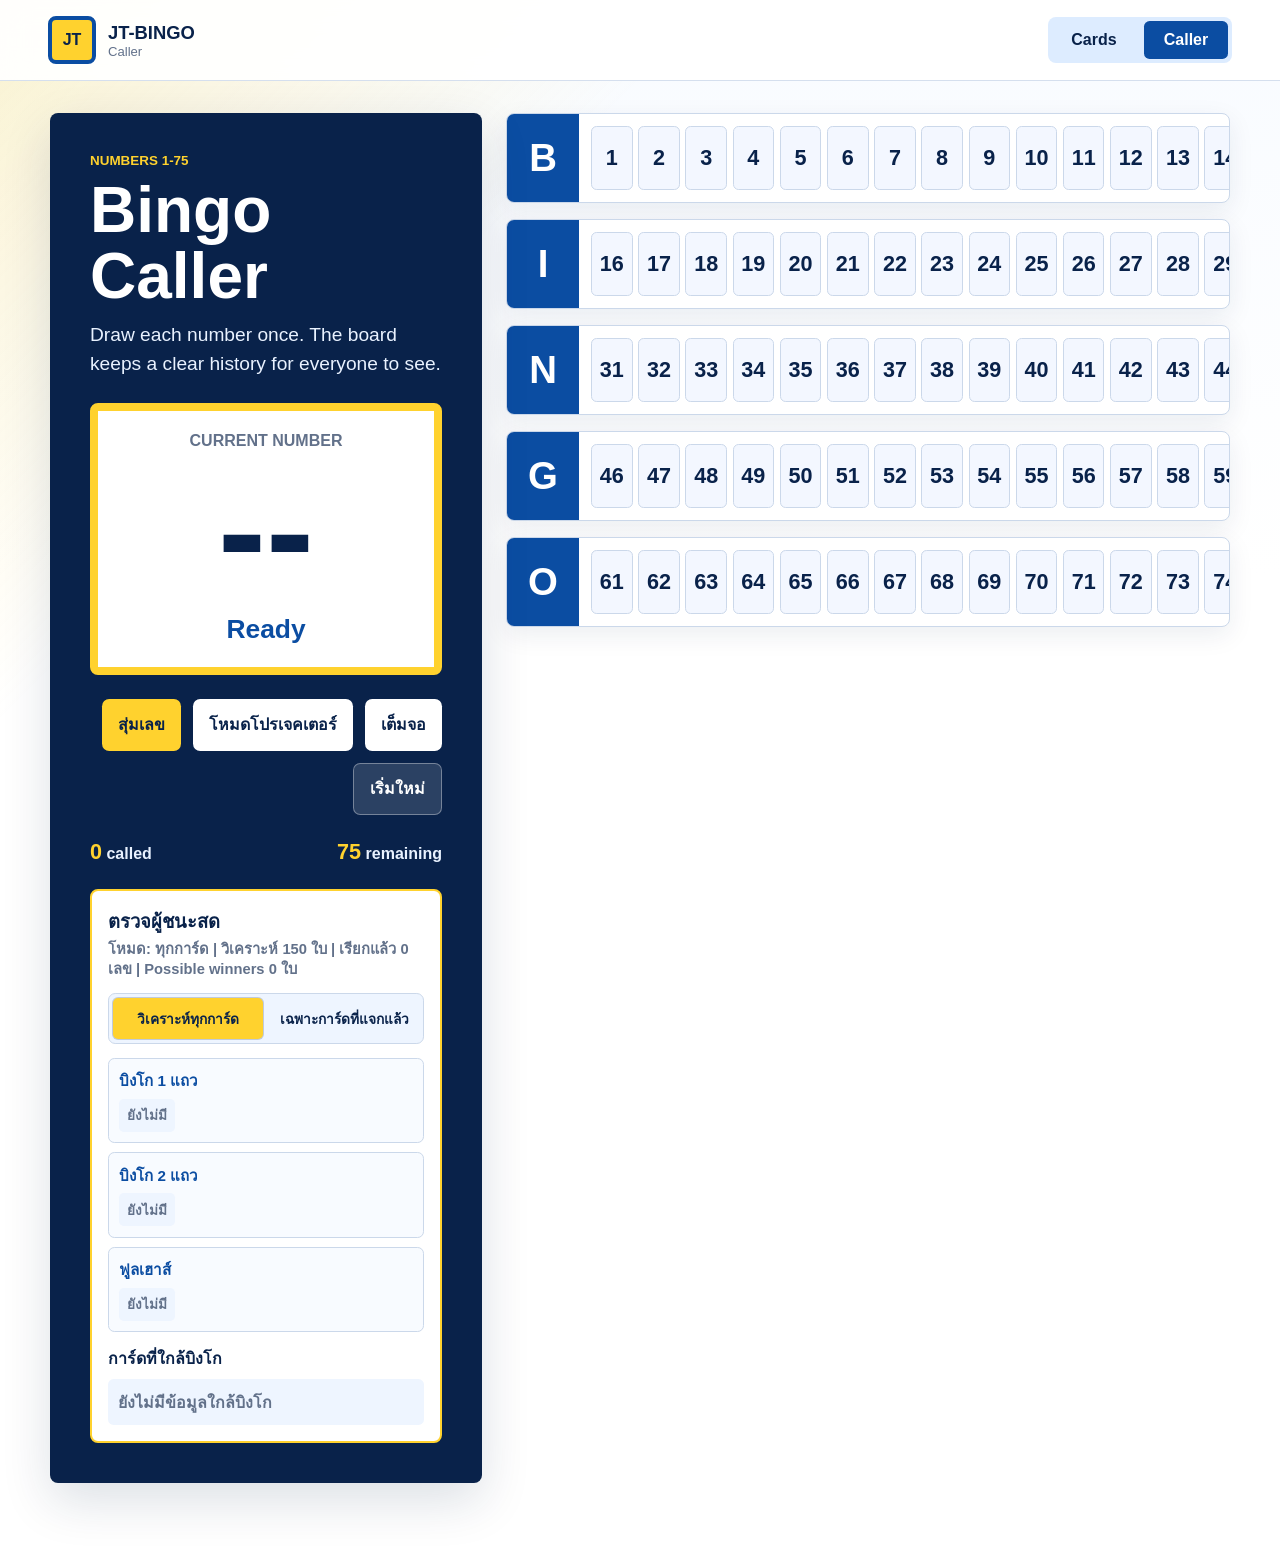
==== caller.html @ 698c9f07 "Add files via upload" ====
<!DOCTYPE html>
<html lang="en">
<head>
  <meta charset="UTF-8">
  <meta name="viewport" content="width=device-width, initial-scale=1.0">
  <meta name="theme-color" content="#0b4da2">
  <title>JT-BINGO Caller</title>
  <link rel="manifest" href="manifest.webmanifest">
  <link rel="icon" href="icon.svg" type="image/svg+xml">
  <link rel="stylesheet" href="styles.css?v=6">
</head>
<body>
  <header class="app-header no-print">
    <a class="brand" href="index.html" aria-label="JT-BINGO home">
      <span class="brand-mark">JT</span>
      <span>
        <strong>JT-BINGO</strong>
        <small>Caller</small>
      </span>
    </a>
    <nav class="top-nav" aria-label="Main pages">
      <a href="index.html">Cards</a>
      <a href="caller.html" aria-current="page">Caller</a>
    </nav>
  </header>

  <main class="caller-shell">
    <section class="caller-stage">
      <div class="caller-info">
        <p class="eyebrow">Numbers 1-75</p>
        <h1>Bingo Caller</h1>
        <p class="intro">Draw each number once. The board keeps a clear history for everyone to see.</p>
      </div>

      <div class="current-call" aria-live="polite">
        <span class="current-label">Current number</span>
        <strong id="currentNumber">--</strong>
        <span id="currentLetter">Ready</span>
      </div>

      <div class="caller-controls">
        <button class="primary-button" id="drawNumberBtn" type="button">สุ่มเลข</button>
        <button class="secondary-button" id="projectorModeBtn" type="button" aria-pressed="false">โหมดโปรเจคเตอร์</button>
        <button class="secondary-button" id="fullscreenBtn" type="button">เต็มจอ</button>
        <button class="ghost-button" id="resetCallerBtn" type="button">เริ่มใหม่</button>
      </div>

      <div class="draw-stats" aria-label="Draw status">
        <span><strong id="drawnCount">0</strong> called</span>
        <span><strong id="remainingCount">75</strong> remaining</span>
      </div>

      <div class="live-winner-panel" aria-live="polite">
        <div>
          <h2>ตรวจผู้ชนะสด</h2>
          <p id="liveWinnerSummary">ติดตามเฉพาะการ์ดที่แจกแล้ว</p>
        </div>
        <div class="analysis-mode-toggle" role="group" aria-label="โหมดวิเคราะห์ผู้ชนะ">
          <button class="analysis-mode-button active" id="analyzeAllCardsBtn" type="button" data-mode="all" aria-pressed="true">วิเคราะห์ทุกการ์ด</button>
          <button class="analysis-mode-button" id="analyzeDistributedCardsBtn" type="button" data-mode="distributed" aria-pressed="false">เฉพาะการ์ดที่แจกแล้ว</button>
        </div>
        <div class="live-winner-groups" id="liveWinnerGroups"></div>
        <div class="close-winner-panel">
          <h3>การ์ดที่ใกล้บิงโก</h3>
          <div class="close-winner-list" id="closeWinnerList"></div>
        </div>
      </div>
    </section>

    <section class="caller-board" aria-label="Called numbers">
      <div class="letter-row" data-letter="B">
        <h2>B</h2>
        <div class="number-strip" id="stripB"></div>
      </div>
      <div class="letter-row" data-letter="I">
        <h2>I</h2>
        <div class="number-strip" id="stripI"></div>
      </div>
      <div class="letter-row" data-letter="N">
        <h2>N</h2>
        <div class="number-strip" id="stripN"></div>
      </div>
      <div class="letter-row" data-letter="G">
        <h2>G</h2>
        <div class="number-strip" id="stripG"></div>
      </div>
      <div class="letter-row" data-letter="O">
        <h2>O</h2>
        <div class="number-strip" id="stripO"></div>
      </div>
    </section>
  </main>

  <script src="script.js?v=6"></script>
</body>
</html>
---- styles.css ----
:root {
  --blue-950: #09224a;
  --blue-800: #0b4da2;
  --blue-650: #1477d4;
  --blue-100: #ddecff;
  --yellow-500: #ffd22e;
  --yellow-200: #fff1a8;
  --white: #ffffff;
  --ink: #132033;
  --muted: #62718a;
  --line: #cbd8ea;
  --shadow: 0 18px 50px rgba(9, 34, 74, 0.14);
}

* {
  box-sizing: border-box;
}

html {
  min-height: 100%;
  background: var(--white);
}

body {
  min-height: 100%;
  margin: 0;
  color: var(--ink);
  font-family: Arial, Helvetica, sans-serif;
  background:
    linear-gradient(135deg, rgba(255, 210, 46, 0.22), transparent 32rem),
    linear-gradient(180deg, #f8fbff, #ffffff 36rem);
}

a {
  color: inherit;
  text-decoration: none;
}

button,
select {
  font: inherit;
}

button {
  border: 0;
  cursor: pointer;
}

.app-header {
  position: sticky;
  top: 0;
  z-index: 10;
  display: flex;
  align-items: center;
  justify-content: space-between;
  gap: 1rem;
  padding: 1rem clamp(1rem, 4vw, 3rem);
  background: rgba(255, 255, 255, 0.92);
  border-bottom: 1px solid rgba(203, 216, 234, 0.8);
  backdrop-filter: blur(14px);
}

.brand {
  display: inline-flex;
  align-items: center;
  gap: 0.75rem;
}

.brand-mark {
  display: grid;
  width: 3rem;
  height: 3rem;
  place-items: center;
  color: var(--blue-950);
  font-weight: 900;
  background: var(--yellow-500);
  border: 0.25rem solid var(--blue-800);
  border-radius: 0.5rem;
}

.brand strong,
.brand small {
  display: block;
}

.brand strong {
  color: var(--blue-950);
  font-size: 1.15rem;
}

.brand small {
  color: var(--muted);
  font-size: 0.82rem;
}

.top-nav {
  display: flex;
  gap: 0.5rem;
  padding: 0.25rem;
  background: var(--blue-100);
  border-radius: 0.5rem;
}

.top-nav a {
  min-width: 5.25rem;
  padding: 0.65rem 0.95rem;
  color: var(--blue-950);
  font-weight: 800;
  text-align: center;
  border-radius: 0.35rem;
}

.top-nav a[aria-current="page"] {
  background: var(--blue-800);
  color: var(--white);
}

.shell,
.caller-shell {
  width: min(1180px, calc(100% - 2rem));
  margin: 0 auto;
  padding: 2rem 0 4rem;
}

.hero-panel,
.caller-stage {
  display: grid;
  grid-template-columns: 1fr auto;
  align-items: center;
  gap: 1.5rem;
  padding: clamp(1.25rem, 4vw, 2.5rem);
  background: var(--blue-950);
  color: var(--white);
  border-radius: 0.5rem;
  box-shadow: var(--shadow);
}

.eyebrow {
  margin: 0 0 0.65rem;
  color: var(--yellow-500);
  font-size: 0.84rem;
  font-weight: 900;
  letter-spacing: 0;
  text-transform: uppercase;
}

h1,
h2,
p {
  margin-top: 0;
}

h1 {
  max-width: 13ch;
  margin-bottom: 0.75rem;
  font-size: clamp(2.1rem, 5vw, 4.4rem);
  line-height: 1.02;
  letter-spacing: 0;
}

.intro {
  max-width: 54rem;
  margin-bottom: 0;
  color: #e9f2ff;
  font-size: clamp(1rem, 2vw, 1.2rem);
  line-height: 1.5;
}

.hero-actions,
.caller-controls {
  display: flex;
  flex-wrap: wrap;
  gap: 0.75rem;
  justify-content: flex-end;
}

.primary-button,
.secondary-button,
.ghost-button {
  min-height: 3.25rem;
  padding: 0.8rem 1rem;
  font-weight: 900;
  border-radius: 0.45rem;
}

.primary-button {
  background: var(--yellow-500);
  color: var(--blue-950);
}

.secondary-button {
  background: var(--white);
  color: var(--blue-950);
}

.ghost-button {
  color: var(--white);
  background: rgba(255, 255, 255, 0.14);
  border: 1px solid rgba(255, 255, 255, 0.35);
}

.ghost-light-button {
  min-height: 3.25rem;
  padding: 0.8rem 1rem;
  color: var(--blue-950);
  font-weight: 900;
  background: #eef5ff;
  border: 1px solid var(--line);
  border-radius: 0.45rem;
}

.toolbar {
  display: grid;
  grid-template-columns: repeat(3, minmax(0, 1fr));
  gap: 1rem;
  margin: 1.5rem 0;
}

.status-block,
.search-box {
  min-height: 5.75rem;
  padding: 1rem;
  background: var(--white);
  border: 1px solid var(--line);
  border-radius: 0.5rem;
  box-shadow: 0 8px 26px rgba(9, 34, 74, 0.08);
}

.status-block {
  display: flex;
  flex-direction: column;
  justify-content: center;
  gap: 0.2rem;
  color: var(--muted);
  font-weight: 700;
}

.status-number {
  color: var(--blue-800);
  font-size: 2rem;
  font-weight: 900;
  line-height: 1;
}

.search-box {
  display: grid;
  gap: 0.45rem;
  color: var(--muted);
  font-weight: 800;
}

.search-box select {
  width: 100%;
  min-height: 2.6rem;
  padding: 0 0.75rem;
  color: var(--blue-950);
  font-weight: 900;
  background: #f8fbff;
  border: 1px solid var(--line);
  border-radius: 0.35rem;
}

.preview-section {
  display: grid;
  grid-template-columns: 16rem minmax(0, 1fr);
  gap: 1.5rem;
  align-items: start;
  margin-bottom: 2rem;
}

.section-heading h2 {
  margin-bottom: 0.3rem;
  color: var(--blue-950);
  font-size: 1.5rem;
}

.section-heading p {
  color: var(--muted);
  line-height: 1.45;
}

.preview-card {
  width: min(100%, 38rem);
}

.tracker-section {
  display: grid;
  grid-template-columns: 16rem minmax(0, 1fr);
  gap: 1.5rem;
  align-items: start;
  margin: 0 0 2rem;
}

.winner-history-section {
  display: grid;
  grid-template-columns: 16rem minmax(0, 1fr);
  gap: 1.5rem;
  align-items: start;
  margin: 0 0 2rem;
}

.winner-history-panel {
  display: grid;
  gap: 1rem;
  padding: 1rem;
  background: var(--white);
  border: 1px solid var(--line);
  border-radius: 0.5rem;
  box-shadow: 0 8px 26px rgba(9, 34, 74, 0.08);
}

.winner-history-list {
  display: grid;
  gap: 0.75rem;
}

.winner-history-item,
.winner-history-empty {
  display: grid;
  gap: 0.25rem;
  padding: 0.85rem;
  color: var(--blue-950);
  background: #f8fbff;
  border: 1px solid var(--line);
  border-left: 0.45rem solid var(--yellow-500);
  border-radius: 0.4rem;
}

.winner-history-item strong {
  font-size: 1.05rem;
}

.winner-history-item span,
.winner-history-item small,
.winner-history-empty {
  color: var(--muted);
  font-weight: 800;
}

.tracker-panel {
  display: grid;
  gap: 1rem;
  min-width: 0;
}

.tracker-summary {
  display: grid;
  grid-template-columns: repeat(3, minmax(0, 1fr));
  gap: 1rem;
}

.tracker-tools {
  display: grid;
  grid-template-columns: minmax(0, 1fr) auto;
  gap: 1rem;
  align-items: end;
  padding: 1rem;
  background: var(--white);
  border: 1px solid var(--line);
  border-radius: 0.5rem;
  box-shadow: 0 8px 26px rgba(9, 34, 74, 0.08);
}

.tracker-search {
  display: grid;
  gap: 0.4rem;
  color: var(--muted);
  font-weight: 800;
}

.tracker-search input,
.tracker-name-input {
  width: 100%;
  min-height: 2.75rem;
  padding: 0 0.75rem;
  color: var(--blue-950);
  font-weight: 800;
  background: #f8fbff;
  border: 1px solid var(--line);
  border-radius: 0.35rem;
}

.tracker-actions {
  display: flex;
  flex-wrap: wrap;
  gap: 0.65rem;
  justify-content: flex-end;
}

.tracker-table-wrap {
  max-height: 34rem;
  overflow: auto;
  background: var(--white);
  border: 1px solid var(--line);
  border-radius: 0.5rem;
  box-shadow: 0 8px 26px rgba(9, 34, 74, 0.08);
}

.tracker-table {
  width: 100%;
  min-width: 42rem;
  border-collapse: collapse;
}

.tracker-table th,
.tracker-table td {
  padding: 0.7rem;
  text-align: left;
  border-bottom: 1px solid var(--line);
}

.tracker-table th {
  position: sticky;
  top: 0;
  z-index: 1;
  color: var(--white);
  font-size: 0.9rem;
  background: var(--blue-800);
}

.tracker-table tr:last-child td {
  border-bottom: 0;
}

.tracker-check {
  display: inline-flex;
  align-items: center;
  gap: 0.5rem;
  min-height: 2.75rem;
  color: var(--blue-950);
  font-weight: 900;
}

.tracker-check input {
  width: 1.35rem;
  height: 1.35rem;
  accent-color: var(--yellow-500);
}

.cards-container {
  display: grid;
  grid-template-columns: repeat(auto-fit, minmax(19rem, 1fr));
  gap: 1rem;
}

.bingo-card {
  position: relative;
  display: flex;
  flex-direction: column;
  min-height: 28rem;
  overflow: hidden;
  background: var(--white);
  border: 0.16rem solid var(--blue-800);
  border-radius: 0.5rem;
  box-shadow: 0 10px 30px rgba(9, 34, 74, 0.12);
}

.bingo-card.has-bingo {
  box-shadow: 0 12px 36px rgba(255, 210, 46, 0.42);
}

.card-title {
  padding: 0.75rem 0.6rem;
  color: var(--blue-950);
  font-size: clamp(1rem, 2vw, 1.35rem);
  font-weight: 900;
  text-align: center;
  background: var(--yellow-500);
  border-bottom: 0.16rem solid var(--blue-800);
}

.win-banner {
  position: absolute;
  top: 0.45rem;
  right: 0.45rem;
  z-index: 2;
  transform: scale(0.82);
  padding: 0.35rem 0.6rem;
  color: var(--blue-950);
  font-size: 0.9rem;
  font-weight: 900;
  line-height: 1;
  background: var(--white);
  border: 0.12rem solid var(--blue-800);
  border-radius: 0.35rem;
  opacity: 0;
  pointer-events: none;
  transition: opacity 180ms ease, transform 180ms ease;
}

.bingo-card.has-bingo .win-banner {
  transform: scale(1);
  opacity: 1;
}

.bingo-grid {
  display: grid;
  grid-template-columns: repeat(5, 1fr);
  grid-template-rows: repeat(6, 1fr);
  flex: 1;
  min-height: 0;
}

.bingo-cell {
  display: grid;
  min-height: 4rem;
  place-items: center;
  color: var(--blue-950);
  font-size: clamp(1.75rem, 6vw, 3.2rem);
  font-weight: 900;
  line-height: 1;
  background: var(--white);
  border-right: 0.1rem solid var(--blue-800);
  border-bottom: 0.1rem solid var(--blue-800);
  transition: background-color 180ms ease, color 180ms ease, transform 180ms ease, box-shadow 180ms ease;
  user-select: none;
  -webkit-tap-highlight-color: transparent;
}

.bingo-cell:nth-child(5n) {
  border-right: 0;
}

.bingo-cell:nth-last-child(-n + 5) {
  border-bottom: 0;
}

.bingo-head {
  color: var(--white);
  font-size: clamp(1.8rem, 6vw, 3.5rem);
  background: var(--blue-800);
}

.playable-cell {
  cursor: pointer;
  touch-action: manipulation;
}

.playable-cell:hover,
.playable-cell:focus-visible {
  position: relative;
  z-index: 1;
  outline: 0.22rem solid var(--blue-650);
  outline-offset: -0.22rem;
}

.bingo-cell.marked {
  color: var(--blue-950);
  background: var(--yellow-500);
  animation: mark-pop 180ms ease-out;
  box-shadow: inset 0 0 0 0.22rem rgba(9, 34, 74, 0.16);
}

.bingo-cell.winning-cell {
  position: relative;
  z-index: 1;
  background: var(--yellow-500);
  box-shadow:
    inset 0 0 0 0.28rem var(--blue-800),
    0 0 0.9rem rgba(255, 210, 46, 0.75);
}

.bingo-card.has-bingo .winning-cell {
  animation: winning-pulse 900ms ease-in-out infinite;
}

.free-cell {
  color: var(--blue-950);
  font-size: clamp(1.05rem, 4vw, 1.75rem);
  background: var(--yellow-500);
  cursor: default;
}

@keyframes mark-pop {
  0% {
    transform: scale(0.94);
  }

  70% {
    transform: scale(1.04);
  }

  100% {
    transform: scale(1);
  }
}

.winner-popup {
  position: fixed;
  inset: 0;
  z-index: 40;
  display: grid;
  place-items: center;
  padding: 1rem;
  background: rgba(9, 34, 74, 0.62);
  opacity: 0;
  pointer-events: none;
  transition: opacity 180ms ease;
}

.winner-popup.show {
  opacity: 1;
  pointer-events: auto;
}

.winner-dialog {
  position: relative;
  width: min(100%, 28rem);
  overflow: hidden;
  padding: 2rem;
  color: var(--blue-950);
  text-align: center;
  background: var(--white);
  border: 0.32rem solid var(--yellow-500);
  border-radius: 0.5rem;
  box-shadow: 0 22px 70px rgba(0, 0, 0, 0.28);
  transform: translateY(1rem) scale(0.96);
  transition: transform 220ms ease;
}

.winner-popup.show .winner-dialog {
  transform: translateY(0) scale(1);
}

.winner-dialog h2 {
  margin-bottom: 0.65rem;
  color: var(--blue-800);
  font-size: clamp(2rem, 8vw, 3.2rem);
  line-height: 1;
}

.winner-dialog p:not(.eyebrow) {
  margin-bottom: 1.25rem;
  color: var(--ink);
  font-size: 1.15rem;
  font-weight: 900;
}

.winner-details {
  display: grid;
  gap: 0.45rem;
  margin: 0 0 1.25rem;
  padding: 0.9rem;
  color: var(--blue-950);
  background: #f8fbff;
  border: 1px solid var(--line);
  border-radius: 0.4rem;
}

.winner-details span,
.winner-details strong {
  font-weight: 900;
}

.winner-spark {
  position: absolute;
  width: 5.5rem;
  height: 5.5rem;
  background: var(--yellow-500);
  border-radius: 50%;
  opacity: 0.22;
  animation: spark-float 1500ms ease-in-out infinite;
}

.confetti-layer {
  position: fixed;
  inset: 0;
  z-index: 60;
  overflow: hidden;
  pointer-events: none;
}

.confetti-piece {
  position: absolute;
  top: -1rem;
  width: 0.72rem;
  height: 1.1rem;
  border-radius: 0.12rem;
  box-shadow: 0 0 0.2rem rgba(9, 34, 74, 0.18);
  animation: confetti-drop 2100ms cubic-bezier(0.18, 0.72, 0.34, 0.98) forwards;
}

.spark-one {
  top: -2rem;
  left: -1rem;
}

.spark-two {
  right: -2rem;
  bottom: 1.5rem;
  animation-delay: 180ms;
}

.spark-three {
  right: 28%;
  bottom: -3.5rem;
  background: var(--blue-650);
  animation-delay: 360ms;
}

@keyframes winning-pulse {
  0%,
  100% {
    transform: scale(1);
  }

  50% {
    transform: scale(1.05);
  }
}

@keyframes spark-float {
  0%,
  100% {
    transform: translateY(0) scale(1);
  }

  50% {
    transform: translateY(-0.65rem) scale(1.12);
  }
}

@keyframes confetti-drop {
  0% {
    transform: translate3d(0, -2rem, 0) rotate(0deg);
    opacity: 1;
  }

  100% {
    transform: translate3d(var(--x-drift), 110vh, 0) rotate(var(--spin));
    opacity: 0.1;
  }
}

.caller-shell {
  display: grid;
  grid-template-columns: minmax(19rem, 27rem) minmax(0, 1fr);
  gap: 1.5rem;
  align-items: start;
}

.caller-stage {
  position: sticky;
  top: 6rem;
  grid-template-columns: 1fr;
}

.caller-stage h1 {
  max-width: none;
}

.current-call {
  display: grid;
  gap: 0.35rem;
  place-items: center;
  min-height: 17rem;
  padding: 1rem;
  color: var(--blue-950);
  background: var(--white);
  border: 0.5rem solid var(--yellow-500);
  border-radius: 0.5rem;
}

.current-label {
  color: var(--muted);
  font-size: 1rem;
  font-weight: 900;
  text-transform: uppercase;
}

.current-call strong {
  font-size: clamp(5rem, 18vw, 9rem);
  line-height: 0.9;
}

.current-call span:last-child {
  color: var(--blue-800);
  font-size: 1.65rem;
  font-weight: 900;
}

.draw-stats {
  display: flex;
  justify-content: space-between;
  gap: 1rem;
  color: #e9f2ff;
  font-weight: 800;
}

.draw-stats strong {
  color: var(--yellow-500);
  font-size: 1.35rem;
}

.live-winner-panel {
  display: grid;
  gap: 0.85rem;
  padding: 1rem;
  color: var(--blue-950);
  background: var(--white);
  border: 0.18rem solid var(--yellow-500);
  border-radius: 0.5rem;
}

.live-winner-panel h2 {
  margin-bottom: 0.25rem;
  color: var(--blue-950);
  font-size: 1.15rem;
}

.live-winner-panel p {
  margin-bottom: 0;
  color: var(--muted);
  font-size: 0.92rem;
  font-weight: 800;
  line-height: 1.35;
}

.analysis-mode-toggle {
  display: grid;
  grid-template-columns: repeat(2, minmax(0, 1fr));
  gap: 0.4rem;
  padding: 0.25rem;
  background: #eef5ff;
  border: 1px solid var(--line);
  border-radius: 0.45rem;
}

.analysis-mode-button {
  min-height: 2.55rem;
  padding: 0.45rem 0.65rem;
  color: var(--blue-950);
  font-size: 0.86rem;
  font-weight: 900;
  background: transparent;
  border-radius: 0.32rem;
}

.analysis-mode-button.active {
  color: var(--blue-950);
  background: var(--yellow-500);
  box-shadow: 0 0 0 1px rgba(9, 34, 74, 0.2);
}

.live-winner-groups {
  display: grid;
  gap: 0.55rem;
}

.live-winner-group {
  display: grid;
  gap: 0.35rem;
  padding: 0.65rem;
  background: #f8fbff;
  border: 1px solid var(--line);
  border-radius: 0.4rem;
}

.live-winner-group strong {
  color: var(--blue-800);
  font-size: 0.95rem;
}

.live-winner-cards {
  display: flex;
  flex-wrap: wrap;
  gap: 0.35rem;
}

.live-winner-cards span,
.live-winner-cards em {
  padding: 0.35rem 0.5rem;
  color: var(--blue-950);
  font-size: 0.85rem;
  font-style: normal;
  font-weight: 900;
  background: var(--yellow-500);
  border-radius: 0.3rem;
}

.live-winner-cards em {
  color: var(--muted);
  background: #eef5ff;
}

.close-winner-panel {
  display: grid;
  gap: 0.55rem;
}

.close-winner-panel h3 {
  margin: 0;
  color: var(--blue-950);
  font-size: 1rem;
}

.close-winner-list {
  display: grid;
  gap: 0.45rem;
  max-height: 14rem;
  overflow: auto;
}

.close-winner-list > em {
  padding: 0.65rem;
  color: var(--muted);
  font-style: normal;
  font-weight: 800;
  background: #eef5ff;
  border-radius: 0.35rem;
}

.close-winner-item {
  display: grid;
  gap: 0.2rem;
  padding: 0.6rem;
  background: #f8fbff;
  border: 1px solid var(--line);
  border-left: 0.35rem solid var(--yellow-500);
  border-radius: 0.35rem;
}

.close-winner-item strong {
  color: var(--blue-950);
  font-size: 0.92rem;
}

.close-winner-item span,
.close-winner-item small {
  color: var(--muted);
  font-size: 0.82rem;
  font-weight: 800;
}

.caller-board {
  display: grid;
  gap: 1rem;
}

.letter-row {
  display: grid;
  grid-template-columns: 4.5rem minmax(0, 1fr);
  overflow: hidden;
  background: var(--white);
  border: 1px solid var(--line);
  border-radius: 0.5rem;
  box-shadow: 0 8px 26px rgba(9, 34, 74, 0.08);
}

.letter-row h2 {
  display: grid;
  place-items: center;
  min-height: 5.5rem;
  margin: 0;
  color: var(--white);
  font-size: 2.4rem;
  background: var(--blue-800);
}

.number-strip {
  display: grid;
  grid-template-columns: repeat(15, minmax(2.6rem, 1fr));
  gap: 0.35rem;
  padding: 0.75rem;
}

.caller-number {
  display: grid;
  min-height: 3.2rem;
  place-items: center;
  color: var(--blue-950);
  font-size: 1.35rem;
  font-weight: 900;
  background: #f3f7ff;
  border: 1px solid var(--line);
  border-radius: 0.35rem;
}

.caller-number.called {
  color: var(--blue-950);
  background: var(--yellow-500);
  border-color: var(--blue-800);
}

.caller-number.latest {
  outline: 0.25rem solid var(--blue-650);
  outline-offset: 0.1rem;
}

:fullscreen body,
body:fullscreen {
  background: var(--blue-950);
}

body.fullscreen-active .app-header {
  display: none;
}

body.fullscreen-active .caller-shell {
  width: min(1500px, calc(100% - 2rem));
  grid-template-columns: minmax(20rem, 30rem) minmax(0, 1fr);
  padding-top: 1rem;
}

body.projector-mode {
  background: #000;
}

body.projector-mode .app-header {
  background: #000;
  border-bottom-color: #ffd22e;
}

body.projector-mode .brand strong,
body.projector-mode .top-nav a {
  color: var(--white);
}

body.projector-mode .brand small {
  color: var(--yellow-200);
}

body.projector-mode .top-nav {
  background: #132033;
}

body.projector-mode .top-nav a[aria-current="page"] {
  background: var(--yellow-500);
  color: #000;
}

body.projector-mode .caller-shell {
  width: min(1700px, calc(100% - 1.2rem));
  grid-template-columns: minmax(25rem, 42rem) minmax(0, 1fr);
  gap: 1rem;
  padding-top: 1rem;
}

body.projector-mode .caller-stage {
  top: 5rem;
  min-height: calc(100vh - 7rem);
  background: #000;
  border: 0.24rem solid var(--yellow-500);
  box-shadow: 0 0 0 0.25rem #000, 0 0 2rem rgba(255, 210, 46, 0.45);
}

body.projector-mode .caller-info .intro {
  color: var(--white);
}

body.projector-mode .current-call {
  min-height: 30rem;
  color: #000;
  background: var(--yellow-500);
  border-color: var(--white);
}

body.projector-mode .current-label {
  color: #000;
  font-size: clamp(1.2rem, 2vw, 2rem);
}

body.projector-mode .current-call strong {
  font-size: clamp(9rem, 28vw, 18rem);
}

body.projector-mode .current-call span:last-child {
  color: #000;
  font-size: clamp(2rem, 5vw, 4rem);
}

body.projector-mode .draw-stats {
  color: var(--white);
  font-size: 1.2rem;
}

body.projector-mode .draw-stats strong {
  color: var(--yellow-500);
  font-size: 2rem;
}

body.projector-mode .live-winner-panel {
  color: var(--white);
  background: #101010;
  border-color: var(--yellow-500);
}

body.projector-mode .live-winner-panel h2,
body.projector-mode .live-winner-group strong {
  color: var(--yellow-500);
}

body.projector-mode .live-winner-panel p {
  color: var(--white);
}

body.projector-mode .live-winner-group {
  background: #000;
  border-color: #555;
}

body.projector-mode .analysis-mode-toggle {
  background: #000;
  border-color: #555;
}

body.projector-mode .analysis-mode-button {
  color: var(--white);
}

body.projector-mode .analysis-mode-button.active {
  color: #000;
  background: var(--yellow-500);
}

body.projector-mode .live-winner-cards span {
  color: #000;
  background: var(--yellow-500);
}

body.projector-mode .live-winner-cards em {
  color: var(--white);
  background: #1f1f1f;
}

body.projector-mode .close-winner-panel h3,
body.projector-mode .close-winner-item strong {
  color: var(--yellow-500);
}

body.projector-mode .close-winner-item,
body.projector-mode .close-winner-list > em {
  background: #000;
  border-color: #555;
}

body.projector-mode .close-winner-item span,
body.projector-mode .close-winner-item small {
  color: var(--white);
}

body.projector-mode .caller-board {
  gap: 0.7rem;
}

body.projector-mode .letter-row {
  background: #000;
  border: 0.15rem solid var(--yellow-500);
  box-shadow: none;
}

body.projector-mode .letter-row h2 {
  color: #000;
  background: var(--yellow-500);
}

body.projector-mode .caller-number {
  min-height: 4rem;
  color: var(--white);
  font-size: clamp(1.4rem, 2vw, 2.4rem);
  background: #101010;
  border-color: #555;
}

body.projector-mode .caller-number.called {
  color: #000;
  background: var(--yellow-500);
  border-color: var(--white);
}

body.projector-mode .caller-number.latest {
  outline: 0.35rem solid var(--white);
}

@media (max-width: 900px) {
  .hero-panel,
  .toolbar,
  .preview-section,
  .winner-history-section,
  .tracker-section,
  .caller-shell {
    grid-template-columns: 1fr;
  }

  .hero-actions,
  .caller-controls {
    justify-content: stretch;
  }

  .hero-actions button,
  .caller-controls button {
    flex: 1 1 12rem;
  }

  .caller-stage {
    position: static;
  }

  .number-strip {
    grid-template-columns: repeat(5, minmax(2.6rem, 1fr));
  }

  body.projector-mode .caller-shell {
    grid-template-columns: 1fr;
  }

  body.projector-mode .caller-stage {
    position: static;
    min-height: auto;
  }

  body.projector-mode .current-call {
    min-height: 20rem;
  }

  .tracker-summary,
  .tracker-tools,
  .analysis-mode-toggle {
    grid-template-columns: 1fr;
  }

  .tracker-actions {
    justify-content: stretch;
  }

  .tracker-actions button {
    flex: 1 1 11rem;
  }
}

@media (max-width: 620px) {
  .app-header {
    align-items: stretch;
    flex-direction: column;
  }

  .top-nav {
    width: 100%;
  }

  .top-nav a {
    flex: 1;
  }

  .bingo-card {
    min-height: 25rem;
  }

  .win-banner {
    top: 0.35rem;
    right: 0.35rem;
    font-size: 0.78rem;
  }

  .letter-row {
    grid-template-columns: 3.5rem minmax(0, 1fr);
  }

  .letter-row h2 {
    font-size: 2rem;
  }

  .winner-dialog {
    padding: 1.5rem;
  }

  .winner-history-panel {
    padding: 0.75rem;
  }

  .tracker-table {
    min-width: 34rem;
  }
}

@page {
  size: A4 landscape;
  margin: 4mm;
}

@media print {
  html,
  body {
    width: 297mm;
    background: var(--white);
  }

  .app-header,
  .hero-panel,
  .toolbar,
  .preview-section,
  .winner-history-section,
  .tracker-section,
  .no-print {
    display: none !important;
  }

  .shell {
    width: auto;
    padding: 0;
  }

  .print-section {
    display: block;
  }

  .cards-container {
    display: grid;
    grid-template-columns: repeat(2, 140mm);
    gap: 5mm;
    justify-content: center;
    align-items: center;
    width: 100%;
  }

  .bingo-card {
    width: 140mm;
    height: 198mm;
    min-height: 0;
    break-inside: avoid;
    page-break-inside: avoid;
    border-width: 0.45mm;
    border-radius: 0;
    box-shadow: none;
  }

  .bingo-card.has-bingo {
    box-shadow: none;
  }

  .win-banner {
    display: none;
  }

  .winner-popup {
    display: none;
  }

  .confetti-layer {
    display: none;
  }

  .bingo-card:nth-child(2n) {
    break-after: page;
    page-break-after: always;
  }

  .bingo-card:last-child {
    break-after: auto;
    page-break-after: auto;
  }

  .card-title {
    padding: 3mm 2mm;
    font-size: 20pt;
    border-bottom-width: 0.45mm;
  }

  .bingo-cell {
    min-height: 0;
    font-size: 39pt;
    border-right-width: 0.3mm;
    border-bottom-width: 0.3mm;
    box-shadow: none;
    transition: none;
    animation: none;
  }

  .bingo-cell.marked:not(.free-cell) {
    background: var(--white);
  }

  .bingo-cell.winning-cell {
    background: var(--white);
    box-shadow: none;
  }

  .bingo-head {
    font-size: 44pt;
  }

  .free-cell {
    font-size: 24pt;
  }
}
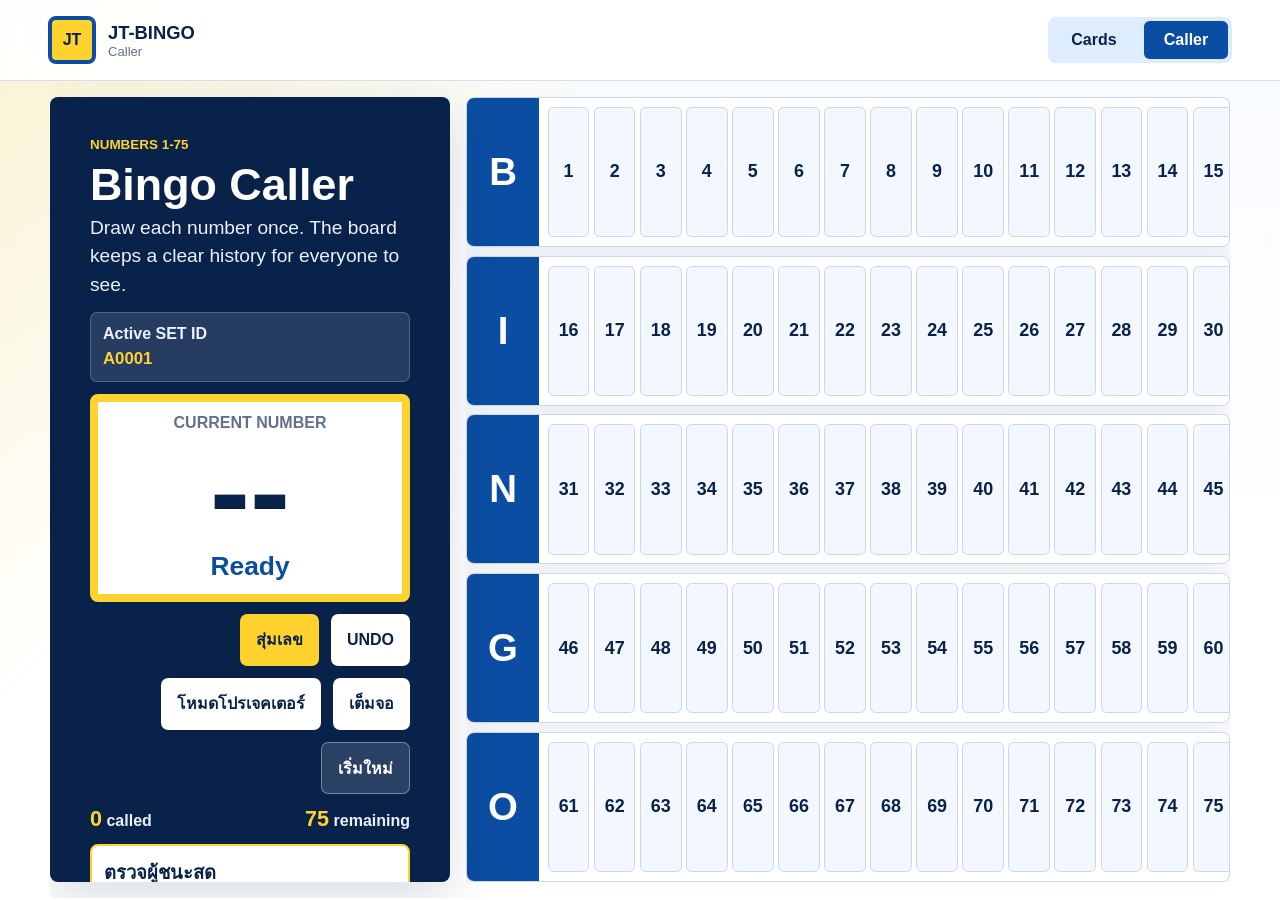
==== commit eaebb0fb: "New Vertion V2" ====
--- a/caller.html
+++ b/caller.html
@@ -1,96 +1,102 @@
-<!DOCTYPE html>
-<html lang="en">
-<head>
-  <meta charset="UTF-8">
-  <meta name="viewport" content="width=device-width, initial-scale=1.0">
-  <meta name="theme-color" content="#0b4da2">
-  <title>JT-BINGO Caller</title>
-  <link rel="manifest" href="manifest.webmanifest">
-  <link rel="icon" href="icon.svg" type="image/svg+xml">
-  <link rel="stylesheet" href="styles.css?v=6">
-</head>
-<body>
-  <header class="app-header no-print">
-    <a class="brand" href="index.html" aria-label="JT-BINGO home">
-      <span class="brand-mark">JT</span>
-      <span>
-        <strong>JT-BINGO</strong>
-        <small>Caller</small>
-      </span>
-    </a>
-    <nav class="top-nav" aria-label="Main pages">
-      <a href="index.html">Cards</a>
-      <a href="caller.html" aria-current="page">Caller</a>
-    </nav>
-  </header>
-
-  <main class="caller-shell">
-    <section class="caller-stage">
-      <div class="caller-info">
-        <p class="eyebrow">Numbers 1-75</p>
-        <h1>Bingo Caller</h1>
-        <p class="intro">Draw each number once. The board keeps a clear history for everyone to see.</p>
-      </div>
-
-      <div class="current-call" aria-live="polite">
-        <span class="current-label">Current number</span>
-        <strong id="currentNumber">--</strong>
-        <span id="currentLetter">Ready</span>
-      </div>
-
-      <div class="caller-controls">
-        <button class="primary-button" id="drawNumberBtn" type="button">สุ่มเลข</button>
-        <button class="secondary-button" id="projectorModeBtn" type="button" aria-pressed="false">โหมดโปรเจคเตอร์</button>
-        <button class="secondary-button" id="fullscreenBtn" type="button">เต็มจอ</button>
-        <button class="ghost-button" id="resetCallerBtn" type="button">เริ่มใหม่</button>
-      </div>
-
-      <div class="draw-stats" aria-label="Draw status">
-        <span><strong id="drawnCount">0</strong> called</span>
-        <span><strong id="remainingCount">75</strong> remaining</span>
-      </div>
-
-      <div class="live-winner-panel" aria-live="polite">
-        <div>
-          <h2>ตรวจผู้ชนะสด</h2>
-          <p id="liveWinnerSummary">ติดตามเฉพาะการ์ดที่แจกแล้ว</p>
-        </div>
-        <div class="analysis-mode-toggle" role="group" aria-label="โหมดวิเคราะห์ผู้ชนะ">
-          <button class="analysis-mode-button active" id="analyzeAllCardsBtn" type="button" data-mode="all" aria-pressed="true">วิเคราะห์ทุกการ์ด</button>
-          <button class="analysis-mode-button" id="analyzeDistributedCardsBtn" type="button" data-mode="distributed" aria-pressed="false">เฉพาะการ์ดที่แจกแล้ว</button>
-        </div>
-        <div class="live-winner-groups" id="liveWinnerGroups"></div>
-        <div class="close-winner-panel">
-          <h3>การ์ดที่ใกล้บิงโก</h3>
-          <div class="close-winner-list" id="closeWinnerList"></div>
-        </div>
-      </div>
-    </section>
-
-    <section class="caller-board" aria-label="Called numbers">
-      <div class="letter-row" data-letter="B">
-        <h2>B</h2>
-        <div class="number-strip" id="stripB"></div>
-      </div>
-      <div class="letter-row" data-letter="I">
-        <h2>I</h2>
-        <div class="number-strip" id="stripI"></div>
-      </div>
-      <div class="letter-row" data-letter="N">
-        <h2>N</h2>
-        <div class="number-strip" id="stripN"></div>
-      </div>
-      <div class="letter-row" data-letter="G">
-        <h2>G</h2>
-        <div class="number-strip" id="stripG"></div>
-      </div>
-      <div class="letter-row" data-letter="O">
-        <h2>O</h2>
-        <div class="number-strip" id="stripO"></div>
-      </div>
-    </section>
-  </main>
-
-  <script src="script.js?v=6"></script>
-</body>
-</html>
+<!DOCTYPE html>
+<html lang="en">
+<head>
+  <meta charset="UTF-8">
+  <meta name="viewport" content="width=device-width, initial-scale=1.0">
+  <meta name="theme-color" content="#0b4da2">
+  <title>JT-BINGO Caller</title>
+  <link rel="manifest" href="manifest.webmanifest">
+  <link rel="icon" href="icon.svg" type="image/svg+xml">
+  <link rel="stylesheet" href="styles.css?v=12">
+</head>
+<body>
+  <header class="app-header no-print">
+    <a class="brand" href="index.html" aria-label="JT-BINGO home">
+      <span class="brand-mark">JT</span>
+      <span>
+        <strong>JT-BINGO</strong>
+        <small>Caller</small>
+      </span>
+    </a>
+    <nav class="top-nav" aria-label="Main pages">
+      <a href="index.html">Cards</a>
+      <a href="caller.html" aria-current="page">Caller</a>
+    </nav>
+  </header>
+
+  <main class="caller-shell">
+    <section class="caller-stage">
+      <div class="caller-info">
+        <p class="eyebrow">Numbers 1-75</p>
+        <h1>Bingo Caller</h1>
+        <p class="intro">Draw each number once. The board keeps a clear history for everyone to see.</p>
+      </div>
+
+      <div class="caller-set-badge">
+        <span>Active SET ID</span>
+        <strong id="callerSetIdLabel">-</strong>
+      </div>
+
+      <div class="current-call" aria-live="polite">
+        <span class="current-label">Current number</span>
+        <strong id="currentNumber">--</strong>
+        <span id="currentLetter">Ready</span>
+      </div>
+
+      <div class="caller-controls">
+        <button class="primary-button" id="drawNumberBtn" type="button">สุ่มเลข</button>
+        <button class="secondary-button" id="undoDrawBtn" type="button">UNDO</button>
+        <button class="secondary-button" id="projectorModeBtn" type="button" aria-pressed="false">โหมดโปรเจคเตอร์</button>
+        <button class="secondary-button" id="fullscreenBtn" type="button">เต็มจอ</button>
+        <button class="ghost-button" id="resetCallerBtn" type="button">เริ่มใหม่</button>
+      </div>
+
+      <div class="draw-stats" aria-label="Draw status">
+        <span><strong id="drawnCount">0</strong> called</span>
+        <span><strong id="remainingCount">75</strong> remaining</span>
+      </div>
+
+      <div class="live-winner-panel" aria-live="polite">
+        <div>
+          <h2>ตรวจผู้ชนะสด</h2>
+          <p id="liveWinnerSummary">ติดตามเฉพาะการ์ดที่แจกแล้ว</p>
+        </div>
+        <div class="analysis-mode-toggle" role="group" aria-label="โหมดวิเคราะห์ผู้ชนะ">
+          <button class="analysis-mode-button active" id="analyzeAllCardsBtn" type="button" data-mode="all" aria-pressed="true">วิเคราะห์ทุกการ์ด</button>
+          <button class="analysis-mode-button" id="analyzeDistributedCardsBtn" type="button" data-mode="distributed" aria-pressed="false">เฉพาะการ์ดที่แจกแล้ว</button>
+        </div>
+        <div class="live-winner-groups" id="liveWinnerGroups"></div>
+        <div class="close-winner-panel">
+          <h3>Cards close to Bingo</h3>
+          <div class="close-winner-list" id="closeWinnerList"></div>
+        </div>
+      </div>
+    </section>
+
+    <section class="caller-board" aria-label="Called numbers">
+      <div class="letter-row" data-letter="B">
+        <h2>B</h2>
+        <div class="number-strip" id="stripB"></div>
+      </div>
+      <div class="letter-row" data-letter="I">
+        <h2>I</h2>
+        <div class="number-strip" id="stripI"></div>
+      </div>
+      <div class="letter-row" data-letter="N">
+        <h2>N</h2>
+        <div class="number-strip" id="stripN"></div>
+      </div>
+      <div class="letter-row" data-letter="G">
+        <h2>G</h2>
+        <div class="number-strip" id="stripG"></div>
+      </div>
+      <div class="letter-row" data-letter="O">
+        <h2>O</h2>
+        <div class="number-strip" id="stripO"></div>
+      </div>
+    </section>
+  </main>
+
+  <script src="script.js?v=12"></script>
+</body>
+</html>
--- a/styles.css
+++ b/styles.css
@@ -31,6 +31,10 @@
     linear-gradient(180deg, #f8fbff, #ffffff 36rem);
 }
 
+body:has(.caller-shell) {
+  overflow: hidden;
+}
+
 a {
   color: inherit;
   text-decoration: none;
@@ -216,6 +220,46 @@
   margin: 1.5rem 0;
 }
 
+.set-panel {
+  display: grid;
+  grid-template-columns: minmax(0, 1fr) minmax(16rem, 1.4fr) auto;
+  gap: 1rem;
+  align-items: end;
+  margin: 0 0 1.5rem;
+  padding: 1rem;
+  background: var(--white);
+  border: 1px solid var(--line);
+  border-radius: 0.5rem;
+  box-shadow: 0 8px 26px rgba(9, 34, 74, 0.08);
+}
+
+.set-panel div,
+.set-panel label,
+.caller-set-badge {
+  display: grid;
+  gap: 0.35rem;
+  color: var(--muted);
+  font-weight: 800;
+}
+
+.set-panel strong,
+.caller-set-badge strong {
+  overflow-wrap: anywhere;
+  color: var(--blue-800);
+  font-size: 1.05rem;
+}
+
+.set-panel select {
+  width: 100%;
+  min-height: 2.75rem;
+  padding: 0 0.75rem;
+  color: var(--blue-950);
+  font-weight: 900;
+  background: #f8fbff;
+  border: 1px solid var(--line);
+  border-radius: 0.35rem;
+}
+
 .status-block,
 .search-box {
   min-height: 5.75rem;
@@ -460,13 +504,25 @@
 }
 
 .card-title {
+  display: grid;
+  gap: 0.15rem;
   padding: 0.75rem 0.6rem;
   color: var(--blue-950);
-  font-size: clamp(1rem, 2vw, 1.35rem);
   font-weight: 900;
   text-align: center;
   background: var(--yellow-500);
   border-bottom: 0.16rem solid var(--blue-800);
+}
+
+.card-title-main {
+  font-size: clamp(1rem, 2vw, 1.35rem);
+  line-height: 1.05;
+}
+
+.card-meta {
+  color: var(--blue-950);
+  font-size: clamp(0.72rem, 1.5vw, 0.95rem);
+  line-height: 1.1;
 }
 
 .win-banner {
@@ -734,33 +790,53 @@
 
 .caller-shell {
   display: grid;
-  grid-template-columns: minmax(19rem, 27rem) minmax(0, 1fr);
-  gap: 1.5rem;
+  grid-template-columns: minmax(18rem, 25rem) minmax(0, 1fr);
+  gap: 1rem;
   align-items: start;
+  height: calc(100vh - 5.2rem);
+  overflow: hidden;
+  padding: 1rem 0;
 }
 
 .caller-stage {
   position: sticky;
-  top: 6rem;
+  top: 5rem;
   grid-template-columns: 1fr;
+  gap: 0.75rem;
+  max-height: 100%;
+  overflow: hidden;
 }
 
 .caller-stage h1 {
+  margin-bottom: 0.35rem;
   max-width: none;
+  font-size: clamp(1.7rem, 3.5vw, 3rem);
 }
 
 .current-call {
   display: grid;
   gap: 0.35rem;
   place-items: center;
-  min-height: 17rem;
-  padding: 1rem;
+  min-height: 12rem;
+  padding: 0.75rem;
   color: var(--blue-950);
   background: var(--white);
   border: 0.5rem solid var(--yellow-500);
   border-radius: 0.5rem;
 }
 
+.caller-set-badge {
+  padding: 0.75rem;
+  color: #e9f2ff;
+  background: rgba(255, 255, 255, 0.12);
+  border: 1px solid rgba(255, 255, 255, 0.22);
+  border-radius: 0.45rem;
+}
+
+.caller-set-badge strong {
+  color: var(--yellow-500);
+}
+
 .current-label {
   color: var(--muted);
   font-size: 1rem;
@@ -769,7 +845,7 @@
 }
 
 .current-call strong {
-  font-size: clamp(5rem, 18vw, 9rem);
+  font-size: clamp(4rem, 14vw, 7.5rem);
   line-height: 0.9;
 }
 
@@ -794,8 +870,8 @@
 
 .live-winner-panel {
   display: grid;
-  gap: 0.85rem;
-  padding: 1rem;
+  gap: 0.55rem;
+  padding: 0.75rem;
   color: var(--blue-950);
   background: var(--white);
   border: 0.18rem solid var(--yellow-500);
@@ -827,7 +903,7 @@
 }
 
 .analysis-mode-button {
-  min-height: 2.55rem;
+  min-height: 2.2rem;
   padding: 0.45rem 0.65rem;
   color: var(--blue-950);
   font-size: 0.86rem;
@@ -844,13 +920,13 @@
 
 .live-winner-groups {
   display: grid;
-  gap: 0.55rem;
+  gap: 0.35rem;
 }
 
 .live-winner-group {
   display: grid;
-  gap: 0.35rem;
-  padding: 0.65rem;
+  gap: 0.25rem;
+  padding: 0.45rem;
   background: #f8fbff;
   border: 1px solid var(--line);
   border-radius: 0.4rem;
@@ -896,8 +972,8 @@
 
 .close-winner-list {
   display: grid;
-  gap: 0.45rem;
-  max-height: 14rem;
+  gap: 0.3rem;
+  max-height: 7.5rem;
   overflow: auto;
 }
 
@@ -934,7 +1010,9 @@
 
 .caller-board {
   display: grid;
-  gap: 1rem;
+  gap: 0.55rem;
+  height: 100%;
+  overflow: hidden;
 }
 
 .letter-row {
@@ -950,7 +1028,7 @@
 .letter-row h2 {
   display: grid;
   place-items: center;
-  min-height: 5.5rem;
+  min-height: 4.4rem;
   margin: 0;
   color: var(--white);
   font-size: 2.4rem;
@@ -960,16 +1038,16 @@
 .number-strip {
   display: grid;
   grid-template-columns: repeat(15, minmax(2.6rem, 1fr));
-  gap: 0.35rem;
-  padding: 0.75rem;
+  gap: 0.28rem;
+  padding: 0.55rem;
 }
 
 .caller-number {
   display: grid;
-  min-height: 3.2rem;
+  min-height: 2.55rem;
   place-items: center;
   color: var(--blue-950);
-  font-size: 1.35rem;
+  font-size: 1.12rem;
   font-weight: 900;
   background: #f3f7ff;
   border: 1px solid var(--line);
@@ -997,9 +1075,10 @@
 }
 
 body.fullscreen-active .caller-shell {
-  width: min(1500px, calc(100% - 2rem));
-  grid-template-columns: minmax(20rem, 30rem) minmax(0, 1fr);
-  padding-top: 1rem;
+  width: min(1600px, calc(100% - 1rem));
+  grid-template-columns: minmax(18rem, 26rem) minmax(0, 1fr);
+  height: calc(100vh - 1rem);
+  padding-top: 0.5rem;
 }
 
 body.projector-mode {
@@ -1031,14 +1110,15 @@
 
 body.projector-mode .caller-shell {
   width: min(1700px, calc(100% - 1.2rem));
-  grid-template-columns: minmax(25rem, 42rem) minmax(0, 1fr);
+  grid-template-columns: minmax(21rem, 34rem) minmax(0, 1fr);
   gap: 1rem;
-  padding-top: 1rem;
+  height: calc(100vh - 5.2rem);
+  padding-top: 0.75rem;
 }
 
 body.projector-mode .caller-stage {
   top: 5rem;
-  min-height: calc(100vh - 7rem);
+  min-height: 0;
   background: #000;
   border: 0.24rem solid var(--yellow-500);
   box-shadow: 0 0 0 0.25rem #000, 0 0 2rem rgba(255, 210, 46, 0.45);
@@ -1049,7 +1129,7 @@
 }
 
 body.projector-mode .current-call {
-  min-height: 30rem;
+  min-height: 16rem;
   color: #000;
   background: var(--yellow-500);
   border-color: var(--white);
@@ -1061,7 +1141,7 @@
 }
 
 body.projector-mode .current-call strong {
-  font-size: clamp(9rem, 28vw, 18rem);
+  font-size: clamp(7rem, 22vw, 13rem);
 }
 
 body.projector-mode .current-call span:last-child {
@@ -1140,7 +1220,7 @@
 }
 
 body.projector-mode .caller-board {
-  gap: 0.7rem;
+  gap: 0.5rem;
 }
 
 body.projector-mode .letter-row {
@@ -1155,7 +1235,7 @@
 }
 
 body.projector-mode .caller-number {
-  min-height: 4rem;
+  min-height: 3rem;
   color: var(--white);
   font-size: clamp(1.4rem, 2vw, 2.4rem);
   background: #101010;
@@ -1175,6 +1255,7 @@
 @media (max-width: 900px) {
   .hero-panel,
   .toolbar,
+  .set-panel,
   .preview-section,
   .winner-history-section,
   .tracker-section,
@@ -1194,6 +1275,23 @@
 
   .caller-stage {
     position: static;
+    max-height: none;
+    overflow: visible;
+  }
+
+  .caller-shell {
+    height: auto;
+    overflow: visible;
+    padding: 2rem 0 4rem;
+  }
+
+  .caller-board {
+    height: auto;
+    overflow: visible;
+  }
+
+  body:has(.caller-shell) {
+    overflow: auto;
   }
 
   .number-strip {
@@ -1270,6 +1368,177 @@
 
   .tracker-table {
     min-width: 34rem;
+  }
+}
+
+@media (min-width: 621px) and (max-width: 900px) {
+  body:has(.caller-shell) {
+    overflow: hidden;
+  }
+
+  .caller-shell {
+    grid-template-columns: minmax(15rem, 20rem) minmax(0, 1fr);
+    gap: 0.65rem;
+    height: calc(100vh - 5rem);
+    overflow: hidden;
+    padding: 0.65rem 0;
+  }
+
+  .caller-stage {
+    position: sticky;
+    max-height: 100%;
+    overflow: hidden;
+  }
+
+  .caller-stage h1,
+  .caller-info .intro {
+    display: none;
+  }
+
+  .current-call {
+    min-height: 9rem;
+  }
+
+  .current-call strong {
+    font-size: clamp(3.5rem, 12vw, 6rem);
+  }
+
+  .live-winner-panel {
+    padding: 0.55rem;
+  }
+
+  .close-winner-list {
+    max-height: 4.6rem;
+  }
+
+  .caller-board {
+    height: 100%;
+    overflow: hidden;
+  }
+
+  .letter-row h2 {
+    min-height: 3.6rem;
+  }
+
+  .number-strip {
+    grid-template-columns: repeat(15, minmax(1.45rem, 1fr));
+    gap: 0.18rem;
+    padding: 0.35rem;
+  }
+
+  .caller-number {
+    min-height: 2.2rem;
+    font-size: 0.95rem;
+  }
+}
+
+@media (min-width: 520px) and (max-width: 620px) {
+  body:has(.caller-shell) {
+    overflow: hidden;
+  }
+
+  .app-header:has(+ .caller-shell),
+  body:has(.caller-shell) .app-header {
+    flex-direction: row;
+    padding: 0.55rem 1rem;
+  }
+
+  body:has(.caller-shell) .brand small,
+  body:has(.caller-shell) .caller-info,
+  body:has(.caller-shell) .caller-set-badge span,
+  body:has(.caller-shell) .live-winner-panel h2,
+  body:has(.caller-shell) .close-winner-panel {
+    display: none;
+  }
+
+  .caller-shell {
+    grid-template-columns: minmax(12.5rem, 16rem) minmax(0, 1fr);
+    gap: 0.5rem;
+    width: min(100% - 0.7rem, 1180px);
+    height: calc(100vh - 4.1rem);
+    overflow: hidden;
+    padding: 0.45rem 0;
+  }
+
+  .caller-stage {
+    position: sticky;
+    gap: 0.45rem;
+    max-height: 100%;
+    overflow: hidden;
+    padding: 0.7rem;
+  }
+
+  .current-call {
+    min-height: 7.2rem;
+    border-width: 0.25rem;
+  }
+
+  .current-call strong {
+    font-size: clamp(3rem, 10vw, 4.8rem);
+  }
+
+  .current-call span:last-child {
+    font-size: 1.15rem;
+  }
+
+  .caller-controls {
+    gap: 0.35rem;
+  }
+
+  .caller-controls button {
+    min-height: 2.35rem;
+    padding: 0.45rem;
+    font-size: 0.78rem;
+  }
+
+  .draw-stats,
+  .live-winner-panel p,
+  .live-winner-group strong,
+  .live-winner-cards span,
+  .live-winner-cards em {
+    font-size: 0.72rem;
+  }
+
+  .live-winner-panel {
+    gap: 0.35rem;
+    padding: 0.45rem;
+  }
+
+  .analysis-mode-toggle {
+    grid-template-columns: 1fr;
+  }
+
+  .analysis-mode-button {
+    min-height: 1.9rem;
+    padding: 0.25rem;
+    font-size: 0.68rem;
+  }
+
+  .caller-board {
+    height: 100%;
+    gap: 0.35rem;
+    overflow: hidden;
+  }
+
+  .letter-row {
+    grid-template-columns: 2.6rem minmax(0, 1fr);
+  }
+
+  .letter-row h2 {
+    min-height: 3rem;
+    font-size: 1.55rem;
+  }
+
+  .number-strip {
+    grid-template-columns: repeat(15, minmax(1.1rem, 1fr));
+    gap: 0.12rem;
+    padding: 0.25rem;
+  }
+
+  .caller-number {
+    min-height: 1.8rem;
+    font-size: 0.78rem;
+    border-radius: 0.2rem;
   }
 }
 
@@ -1288,6 +1557,7 @@
   .app-header,
   .hero-panel,
   .toolbar,
+  .set-panel,
   .preview-section,
   .winner-history-section,
   .tracker-section,
@@ -1352,8 +1622,15 @@
 
   .card-title {
     padding: 3mm 2mm;
+    border-bottom-width: 0.45mm;
+  }
+
+  .card-title-main {
     font-size: 20pt;
-    border-bottom-width: 0.45mm;
+  }
+
+  .card-meta {
+    font-size: 12pt;
   }
 
   .bingo-cell {
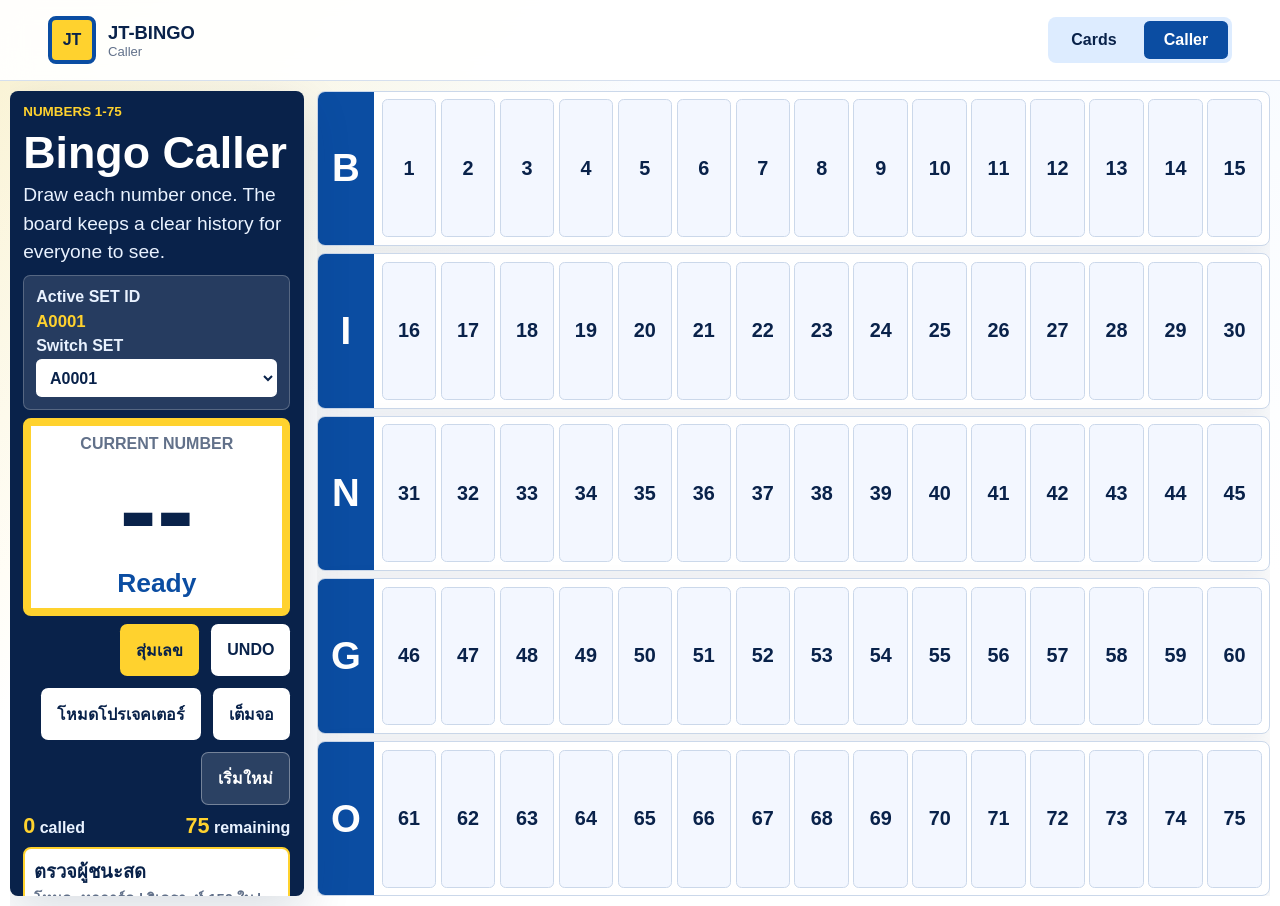
==== commit 9e73d7a6: "Fix caller fullscreen layout Fix caller fullscreen layout and SET synchronization" ====
--- a/caller.html
+++ b/caller.html
@@ -7,7 +7,7 @@
   <title>JT-BINGO Caller</title>
   <link rel="manifest" href="manifest.webmanifest">
   <link rel="icon" href="icon.svg" type="image/svg+xml">
-  <link rel="stylesheet" href="styles.css?v=12">
+  <link rel="stylesheet" href="styles.css?v=15">
 </head>
 <body>
   <header class="app-header no-print">
@@ -35,6 +35,10 @@
       <div class="caller-set-badge">
         <span>Active SET ID</span>
         <strong id="callerSetIdLabel">-</strong>
+        <label class="caller-set-select-label">
+          <span>Switch SET</span>
+          <select id="callerSetSelect" aria-label="Switch active SET ID"></select>
+        </label>
       </div>
 
       <div class="current-call" aria-live="polite">
@@ -97,6 +101,6 @@
     </section>
   </main>
 
-  <script src="script.js?v=12"></script>
+  <script src="script.js?v=15"></script>
 </body>
 </html>
--- a/styles.css
+++ b/styles.css
@@ -790,21 +790,24 @@
 
 .caller-shell {
   display: grid;
-  grid-template-columns: minmax(18rem, 25rem) minmax(0, 1fr);
-  gap: 1rem;
+  grid-template-columns: clamp(18rem, 23vw, 24rem) minmax(0, 1fr);
+  gap: 0.8rem;
   align-items: start;
-  height: calc(100vh - 5.2rem);
+  width: calc(100vw - 1.2rem);
+  max-width: none;
+  height: calc(100vh - 4.7rem);
   overflow: hidden;
-  padding: 1rem 0;
+  padding: 0.6rem 0;
 }
 
 .caller-stage {
   position: sticky;
   top: 5rem;
   grid-template-columns: 1fr;
-  gap: 0.75rem;
+  gap: 0.5rem;
   max-height: 100%;
   overflow: hidden;
+  padding: 0.85rem;
 }
 
 .caller-stage h1 {
@@ -817,8 +820,8 @@
   display: grid;
   gap: 0.35rem;
   place-items: center;
-  min-height: 12rem;
-  padding: 0.75rem;
+  min-height: clamp(8.5rem, 22vh, 13rem);
+  padding: 0.55rem;
   color: var(--blue-950);
   background: var(--white);
   border: 0.5rem solid var(--yellow-500);
@@ -837,6 +840,22 @@
   color: var(--yellow-500);
 }
 
+.caller-set-select-label {
+  display: grid;
+  gap: 0.25rem;
+}
+
+.caller-set-select-label select {
+  width: 100%;
+  min-height: 2.35rem;
+  padding: 0 0.55rem;
+  color: var(--blue-950);
+  font-weight: 900;
+  background: var(--white);
+  border: 1px solid rgba(255, 255, 255, 0.45);
+  border-radius: 0.35rem;
+}
+
 .current-label {
   color: var(--muted);
   font-size: 1rem;
@@ -845,7 +864,7 @@
 }
 
 .current-call strong {
-  font-size: clamp(4rem, 14vw, 7.5rem);
+  font-size: clamp(3.8rem, 10vw, 7rem);
   line-height: 0.9;
 }
 
@@ -870,8 +889,8 @@
 
 .live-winner-panel {
   display: grid;
-  gap: 0.55rem;
-  padding: 0.75rem;
+  gap: 0.4rem;
+  padding: 0.55rem;
   color: var(--blue-950);
   background: var(--white);
   border: 0.18rem solid var(--yellow-500);
@@ -973,7 +992,7 @@
 .close-winner-list {
   display: grid;
   gap: 0.3rem;
-  max-height: 7.5rem;
+  max-height: clamp(3.2rem, 11vh, 6rem);
   overflow: auto;
 }
 
@@ -1010,14 +1029,14 @@
 
 .caller-board {
   display: grid;
-  gap: 0.55rem;
+  gap: 0.45rem;
   height: 100%;
   overflow: hidden;
 }
 
 .letter-row {
   display: grid;
-  grid-template-columns: 4.5rem minmax(0, 1fr);
+  grid-template-columns: clamp(3.2rem, 4.4vw, 4.8rem) minmax(0, 1fr);
   overflow: hidden;
   background: var(--white);
   border: 1px solid var(--line);
@@ -1028,7 +1047,7 @@
 .letter-row h2 {
   display: grid;
   place-items: center;
-  min-height: 4.4rem;
+  min-height: 0;
   margin: 0;
   color: var(--white);
   font-size: 2.4rem;
@@ -1038,16 +1057,16 @@
 .number-strip {
   display: grid;
   grid-template-columns: repeat(15, minmax(2.6rem, 1fr));
-  gap: 0.28rem;
-  padding: 0.55rem;
+  gap: clamp(0.16rem, 0.35vw, 0.32rem);
+  padding: clamp(0.3rem, 0.6vw, 0.55rem);
 }
 
 .caller-number {
   display: grid;
-  min-height: 2.55rem;
+  min-height: 0;
   place-items: center;
   color: var(--blue-950);
-  font-size: 1.12rem;
+  font-size: clamp(1rem, 1.55vw, 1.6rem);
   font-weight: 900;
   background: #f3f7ff;
   border: 1px solid var(--line);
@@ -1075,10 +1094,10 @@
 }
 
 body.fullscreen-active .caller-shell {
-  width: min(1600px, calc(100% - 1rem));
-  grid-template-columns: minmax(18rem, 26rem) minmax(0, 1fr);
-  height: calc(100vh - 1rem);
-  padding-top: 0.5rem;
+  width: calc(100vw - 0.8rem);
+  grid-template-columns: clamp(18rem, 22vw, 25rem) minmax(0, 1fr);
+  height: calc(100vh - 0.8rem);
+  padding: 0.4rem 0;
 }
 
 body.projector-mode {
@@ -1109,11 +1128,11 @@
 }
 
 body.projector-mode .caller-shell {
-  width: min(1700px, calc(100% - 1.2rem));
-  grid-template-columns: minmax(21rem, 34rem) minmax(0, 1fr);
-  gap: 1rem;
-  height: calc(100vh - 5.2rem);
-  padding-top: 0.75rem;
+  width: calc(100vw - 0.8rem);
+  grid-template-columns: clamp(18rem, 24vw, 28rem) minmax(0, 1fr);
+  gap: 0.7rem;
+  height: calc(100vh - 4.6rem);
+  padding-top: 0.45rem;
 }
 
 body.projector-mode .caller-stage {
@@ -1129,7 +1148,7 @@
 }
 
 body.projector-mode .current-call {
-  min-height: 16rem;
+  min-height: clamp(10rem, 28vh, 18rem);
   color: #000;
   background: var(--yellow-500);
   border-color: var(--white);
@@ -1141,7 +1160,7 @@
 }
 
 body.projector-mode .current-call strong {
-  font-size: clamp(7rem, 22vw, 13rem);
+  font-size: clamp(6rem, 13vw, 12rem);
 }
 
 body.projector-mode .current-call span:last-child {
@@ -1235,9 +1254,9 @@
 }
 
 body.projector-mode .caller-number {
-  min-height: 3rem;
+  min-height: 0;
   color: var(--white);
-  font-size: clamp(1.4rem, 2vw, 2.4rem);
+  font-size: clamp(1.2rem, 1.8vw, 2rem);
   background: #101010;
   border-color: #555;
 }
@@ -1326,6 +1345,69 @@
   }
 }
 
+@media (min-width: 901px) and (max-height: 820px) {
+  .caller-info .intro,
+  .live-winner-panel h2,
+  .close-winner-panel {
+    display: none;
+  }
+
+  .caller-stage {
+    gap: 0.42rem;
+    padding: 0.65rem;
+  }
+
+  .caller-stage h1 {
+    font-size: 1.75rem;
+    margin-bottom: 0.15rem;
+  }
+
+  .caller-set-badge {
+    padding: 0.5rem;
+  }
+
+  .caller-set-select-label select {
+    min-height: 2rem;
+  }
+
+  .current-call {
+    min-height: 8.2rem;
+    border-width: 0.28rem;
+  }
+
+  .current-call strong {
+    font-size: clamp(3.5rem, 8vw, 5.8rem);
+  }
+
+  .caller-controls {
+    gap: 0.35rem;
+  }
+
+  .caller-controls button {
+    min-height: 2.35rem;
+    padding: 0.45rem 0.5rem;
+    font-size: 0.82rem;
+  }
+
+  .draw-stats strong {
+    font-size: 1.05rem;
+  }
+
+  .live-winner-panel {
+    padding: 0.45rem;
+  }
+
+  .analysis-mode-button {
+    min-height: 1.95rem;
+    padding: 0.25rem 0.4rem;
+    font-size: 0.72rem;
+  }
+
+  .live-winner-group {
+    padding: 0.32rem;
+  }
+}
+
 @media (max-width: 620px) {
   .app-header {
     align-items: stretch;
@@ -1446,6 +1528,7 @@
   body:has(.caller-shell) .brand small,
   body:has(.caller-shell) .caller-info,
   body:has(.caller-shell) .caller-set-badge span,
+  body:has(.caller-shell) .caller-set-select-label > span,
   body:has(.caller-shell) .live-winner-panel h2,
   body:has(.caller-shell) .close-winner-panel {
     display: none;
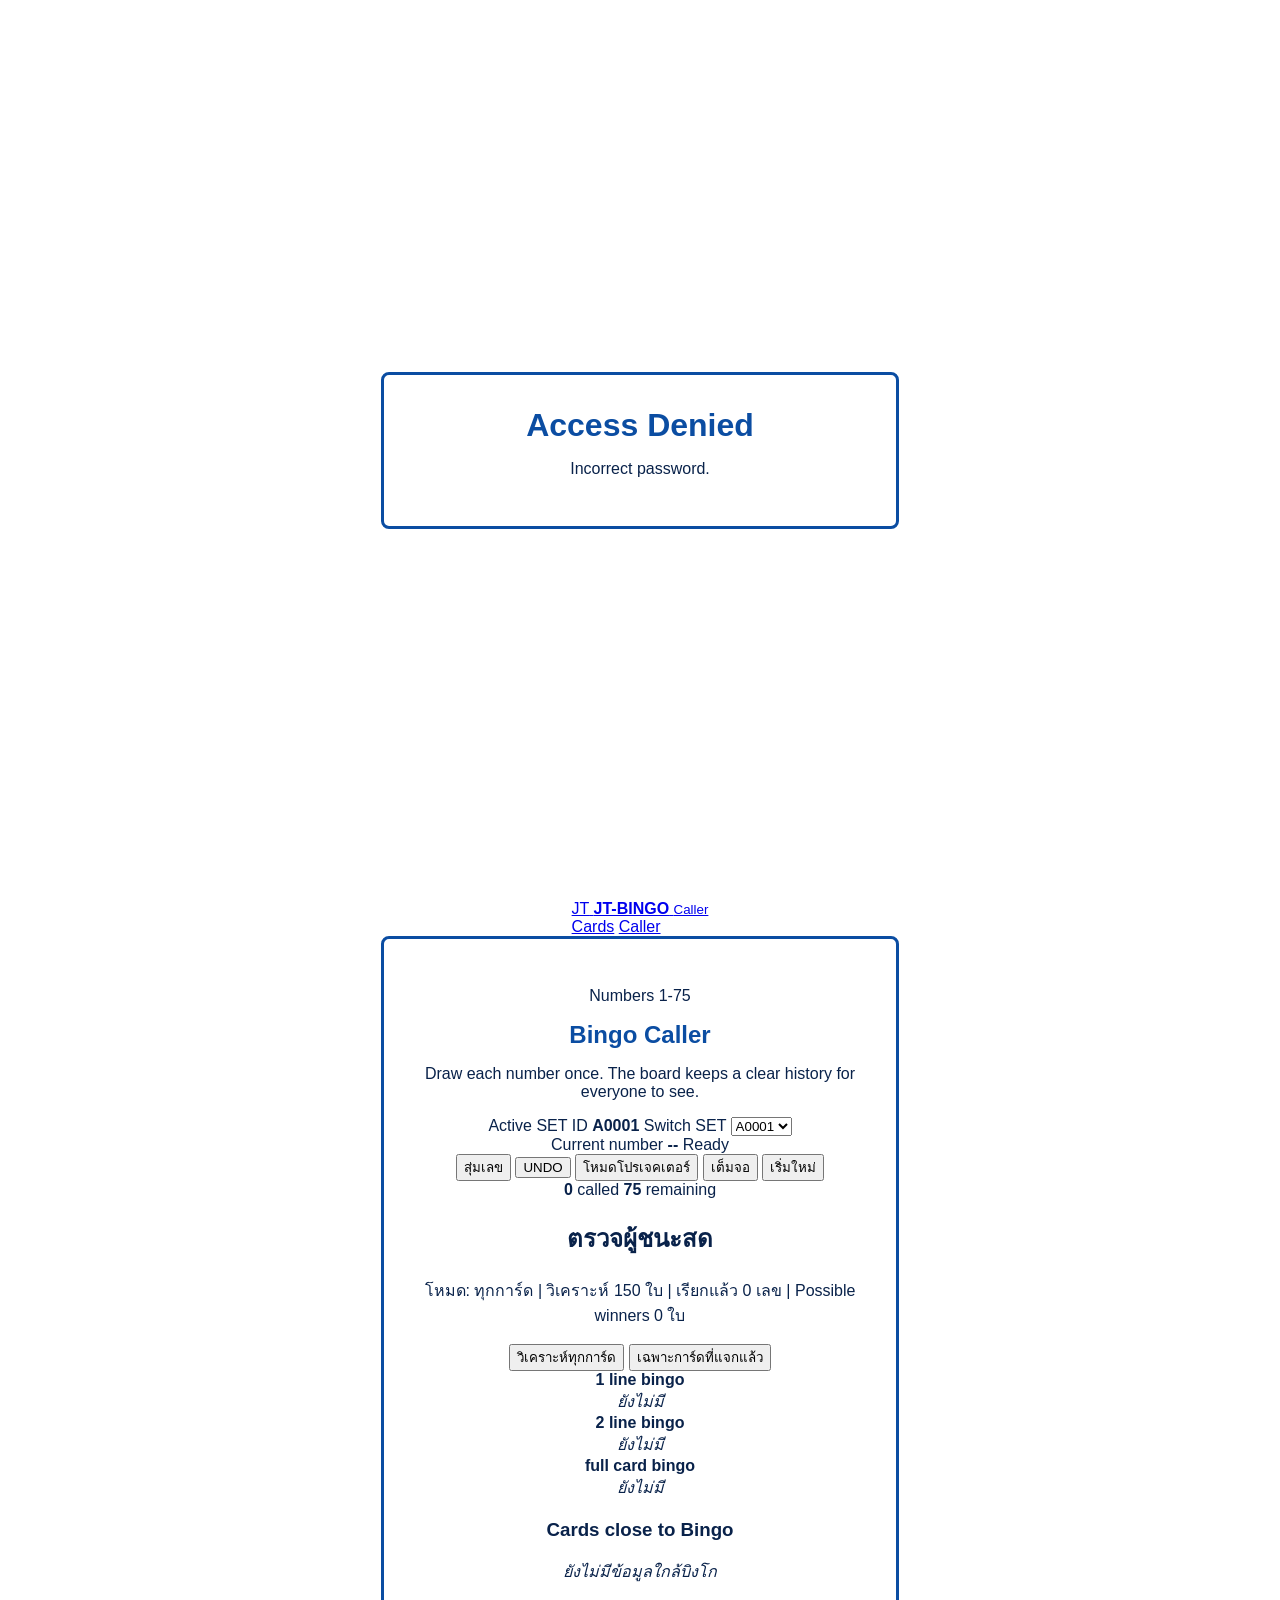
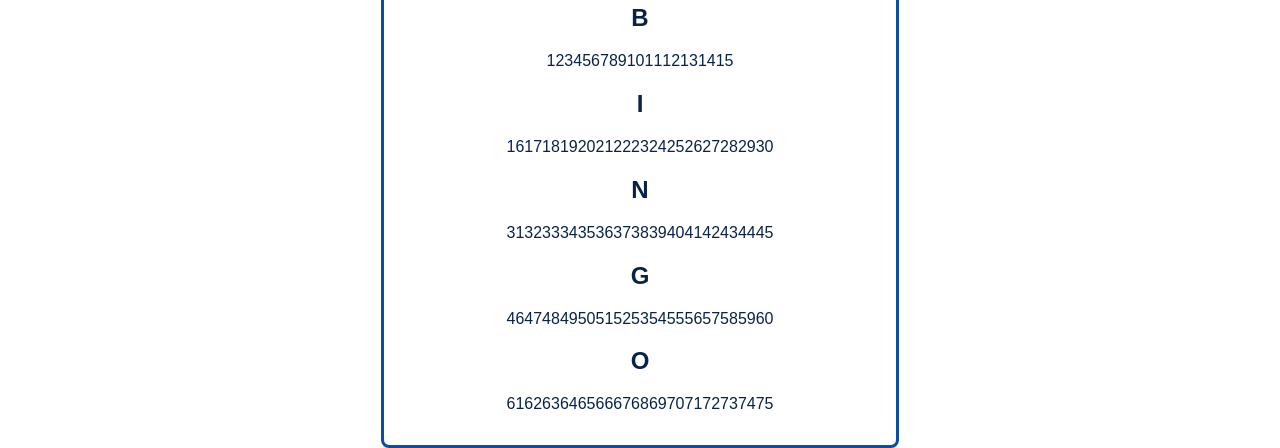
==== commit 8abc29a9: "Add pass" ====
--- a/caller.html
+++ b/caller.html
@@ -4,8 +4,9 @@
   <meta charset="UTF-8">
   <meta name="viewport" content="width=device-width, initial-scale=1.0">
   <meta name="theme-color" content="#0b4da2">
-  <title>JT-BINGO Caller</title>
-  <link rel="manifest" href="manifest.webmanifest">
+  <title>JT-BINGO Caller</title>
+  <script src="auth.js?v=16"></script>
+  <link rel="manifest" href="manifest.webmanifest">
   <link rel="icon" href="icon.svg" type="image/svg+xml">
   <link rel="stylesheet" href="styles.css?v=15">
 </head>
